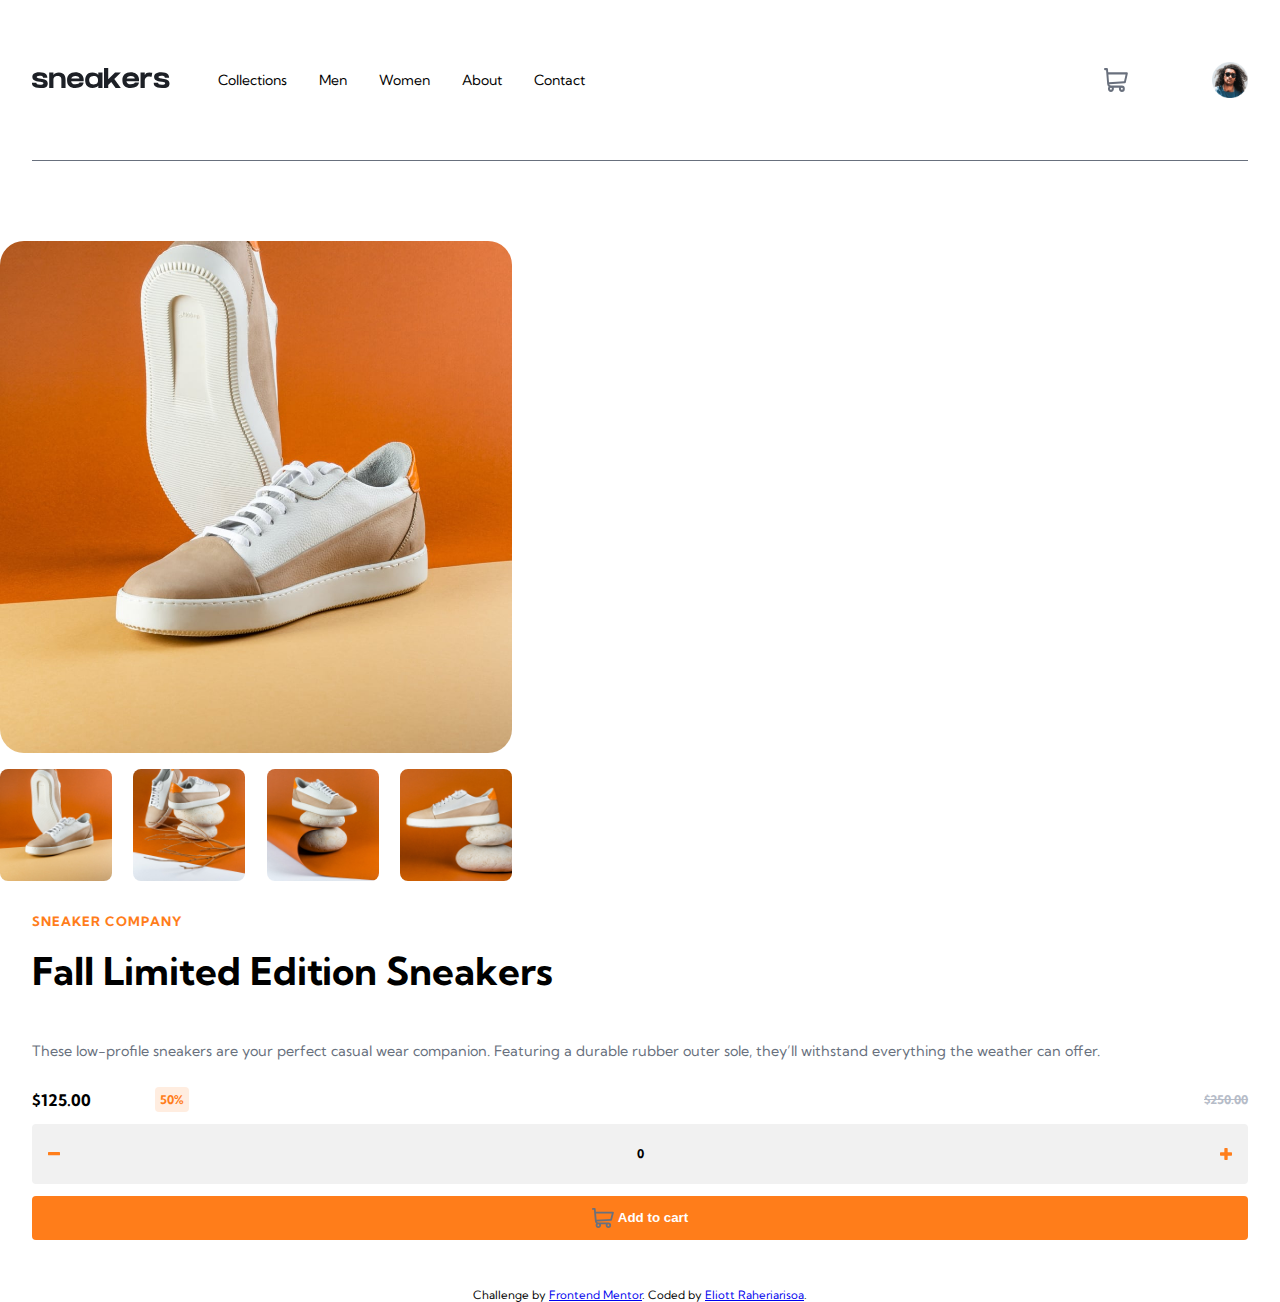
==== index.html @ acb4aa95 "[push] desktop modifs" ====
<!DOCTYPE html>
<html lang="en">

<head>
  <meta charset="UTF-8">
  <meta name="viewport" content="width=device-width, initial-scale=1.0">

  <link rel="icon" type="image/png" sizes="32x32" href="./images/favicon-32x32.png">
  <link rel="stylesheet" href="main.css">

  <link rel="preconnect" href="https://fonts.googleapis.com">
  <link rel="preconnect" href="https://fonts.gstatic.com" crossorigin>
  <link href="https://fonts.googleapis.com/css2?family=Kumbh+Sans:wght@400;700&display=swap" rel="stylesheet">

  <title>Frontend Mentor | E-commerce product page</title>

</head>

<body>
  <header class="header">
    <section class="header__section">
      <div class="header__section__logo">
        <a href="#"><img src="images/logo.svg" alt="logo"></a>
      </div>
      <div id="hamburger" class="header__section__hamburger">
        <div class="header__section__hamburger__line"></div>
        <div class="header__section__hamburger__line"></div>
        <div class="header__section__hamburger__line"></div>
      </div>
      <ul id="menu" class="header__section__nav">
        <div id="cross" class="header__section__nav__cross"></div>
  
        <li class="header__section__nav__tab"><a href="#">collections</a></li>
        <li class="header__section__nav__tab"><a href="#">men</a></li>
        <li class="header__section__nav__tab"><a href="#">women</a></li>
        <li class="header__section__nav__tab"><a href="#">about</a></li>
        <li class="header__section__nav__tab"><a href="#">contact</a></li>
      </ul>
      <div class="header__section__cart">
        <img id="cart" src="images/icon-cart.svg" alt="cart">
        <p id="nbButton"></p>
      </div>
      <img class="header__section__avatar" src="images/image-avatar.png" alt="">
    </section>

    <div class="header__line"></div>
  </header>

  <main class="content">
    <section class="content__carousel">
      <div id="previous" class="content__carousel__arrow"></div>
      <div id="next" class="content__carousel__arrow"></div>
      <div id="carousel" class="content__carousel__containerImg">
        <img class="content__carousel__containerImg__img" src="images/image-product-1.jpg" alt="">
        <img class="content__carousel__containerImg__img" src="images/image-product-2.jpg" alt="">
        <img class="content__carousel__containerImg__img" src="images/image-product-3.jpg" alt="">
        <img class="content__carousel__containerImg__img" src="images/image-product-4.jpg" alt="">
      </div>
    </section>

    <section class="content__product">
      <p class="content__product__collection">sneaker company</p>
      <h1 class="content__product__name">fall limited edition sneakers</h1>
      <h3 class="content__product__description">These low-profile sneakers are your perfect casual wear companion.
        Featuring a durable rubber outer sole, they’ll withstand everything the weather can offer.</h3>
      <div class="content__product__quantity_price">
        <article class="content__product__quantity_price__first">
          <h2 id="priceModel" class="content__product__quantity_price__first__price"></h2>
          <p class="content__product__quantity_price__first__discount">50%</p>
          <p class="content__product__quantity_price__first__oldprice">$250.00</p>
        </article>
        <article class="content__product__quantity_price__second">
          <img id="minus" class="content__product__quantity_price__second__minus" src="images/icon-minus.svg" alt="">
          <p id="number" class="content__product__quantity_price__second__quantity">0</p>
          <img id="plus" class="content__product__quantity_price__second__plus" src="images/icon-plus.svg" alt="">
        </article>
        <button id="buy" class="content__product__quantity_price__third">
          <img class="content__product__quantity_price__third__cart" src="images/icon-cart.svg" alt=""></img>
          <p class="content__product__quantity_price__third__add">Add to cart</p>
        </button>
      </div>
    </section>

    <div id="contentCart" class="content__cart">
      <p class="content__cart__p">cart</p>
      <div id="contentNb" class="content__cart__nb">
        <!-- <img class="content__cart__nb__imgProduct" src="images/image-product-1.jpg" alt=""> -->
        <div class="content__cart__nb__price">
          <p id="emptyCart" style="text-align: center;">Your cart is empty !</p>
          <p id="detailsCart" class="content__cart__nb__price__detailsCart"><span id="name"></span><br><span id="price"></span><span id="quantity"></span></p>
          <p id="priceTotal" class="content__cart__nb__price__total"></p>
        </div>
        <div id="deleteCart" class="content__cart__nb__delete"><img src="images/icon-delete.svg" alt=""></div>
      </div>
      <button id="checkoutCart" class="content__cart__checkoutCart">Checkout</button>
    </div>

    <div id="shadow"></div>
  </main>

  <footer class="footer">
    Challenge by <a href="https://www.frontendmentor.io?ref=challenge" target="_blank">Frontend Mentor</a>.
    Coded by <a href="#">Eliott Raheriarisoa</a>.
  </footer>

  <script>
    let plus = document.getElementById('plus');
    let minus = document.getElementById('minus');
    let number = document.getElementById('number');
    let newNb = 0;

    let previous = document.getElementById('previous');
    let next = document.getElementById('next');
    let img = document.getElementsByClassName('content__carousel__containerImg__img');
    let carousel = document.getElementById('carousel');

    let i = 0;
    let transform = 0;

    let buy = document.getElementById('buy');
    let nbButton = document.getElementById('nbButton');
    var div = document.createElement('div');
    var imgCart = document.createElement('img');
    var quantity = document.getElementById('quantity');
    var priceTotal = document.getElementById('priceTotal');
    var price = document.getElementById('price');
    var nameModel = document.getElementById('name');

    let cart = document.getElementById('cart');
    let content_cart = document.getElementById('contentCart');
    let contentNb = document.getElementById('contentNb');
    var p = document.createElement('p');

    let deleteCart = document.getElementById('deleteCart');

    let emptyCart = document.getElementById('emptyCart');
    let detailsCart = document.getElementById('detailsCart');

    let priceModel = document.getElementById('priceModel');
    priceModel1 = 125;
    priceModel.innerText = '$' + priceModel1.toFixed(2);
    price.innerText = '$' + priceModel1.toFixed(2) + " x ";

    let hamburger = document.getElementById('hamburger');
    let menu = document.getElementById('menu');
    let cross = document.getElementById('cross');

    let shadow = document.getElementById('shadow');

    // let imgChidren = document.getElementsByClassName('content__carousel__containerImg__img');

    plus.addEventListener('click', function () {
      number.innerText = parseInt(newNb) + 1;
      newNb = number.textContent;
    })

    minus.addEventListener('click', function () {
      if (number.textContent != 0) {
        number.innerText = parseInt(newNb) - 1;
        newNb = number.textContent;
      }
    })

    //carousel
    next.addEventListener('click', function () {

      if (i < img.length-1) {
        transform -= 100;
        carousel.style.transform = "translateX(" + transform + "%)";
        i++;
      }
      else if (i == img.length-1) {
        carousel.style.transform = "translateX(0%)";
        transform = 0;
        i = 0;
      }
    })

    previous.addEventListener('click', function () {
      if (i == 0) {
        transform = (img.length-1) * -100;
        i = img.length-1;
        carousel.style.transform = "translateX(" + transform + "%)";
      }
      else if (i > 0) {
        transform -= -100;
        carousel.style.transform = "translateX(" + transform + "%)";
        i--;
      }
    })


    //button cart

    buy.addEventListener('click', function () {

      if (newNb != 0) {
        nbButton.innerText = newNb;
        quantity.innerText = newNb;
        priceTotal.innerText = "Total : " + newNb * parseInt(priceModel1) + "$";
        checkoutCart.style.display = "block";
        emptyCart.style.display = "none";
        detailsCart.style.display = "block";
        deleteCart.style.display = "block";
        priceTotal.style.display = "block";

        nbButton.style.display = "flex";
        div.style.display = "flex";
        div.style.justifyContent = "space-between";
        imgCart.src = "images/image-product-1.jpg";
        imgCart.classList.add('content__cart__nb__imgProduct');
        
        contentNb.insertBefore(div, contentNb.childNodes[1] )
        div.appendChild(imgCart);

        nameModel.innerText= "Limited Edition Sneakers";
      }
    })


    //cart

    cart.addEventListener('click', function () {
      if(content_cart.style.opacity == 0){
        content_cart.style.transform = "translateY(0)";
        content_cart.style.opacity = 1;
        content_cart.style.zIndex = 10;
        shadow.style.height = document.body.clientHeight + "px";
        shadow.style.display = "block";
      }
      else if(content_cart.style.opacity == 1){
        content_cart.style.transform = "translateY(-2rem)";
        content_cart.style.opacity = 0;
        content_cart.style.zIndex = 0;
      }
    })


    //delete button
    deleteCart.addEventListener('click', function (){
      number.innerText = 0;
      newNb = 0;
      quantity.innerText = 0;
      imgCart.parentNode.removeChild(imgCart);
      checkoutCart.style.display = "none";
      p.innerText = "Your cart is empty.";
      deleteCart.style.display = "none";
      detailsCart.style.display = "none";
      emptyCart.style.display = "block";
      priceTotal.style.display = "none";
      nbButton.innerText = 0;
      nbButton.style.display = "none";
      priceTotal.innerText = 0 + "$";
    })

    
    //hamburger

    hamburger.addEventListener('click', function(){
      menu.style.height = document.body.clientHeight + "px";
      menu.style.transform = "translateX(0rem)";
      document.body.style.overflow = "hidden";
      shadow.style.display = "block";
      shadow.style.height = document.body.clientHeight + "px";
    })


    //cross
    cross.addEventListener('click', function(){
      menu.style.removeProperty("transform");
      menu.style.removeProperty("height");
      document.body.style.overflow = "scroll";
      shadow.style.display = "none";
    })

    shadow.addEventListener('click', function(){
      menu.style.removeProperty("transform");
      menu.style.removeProperty("height");
      document.body.style.overflow = "scroll";
      shadow.style.display = "none";

      if(content_cart.style.opacity == 1){
        content_cart.style.transform = "translateY(-2rem)";
        content_cart.style.opacity = 0;
        content_cart.style.zIndex = 0;
      }
    })

    // window.addEventListener("resize", function() {
    //   if (document.body.clientWidth > 850) {


    //     console.log("bonjour")
    //   } 
    //   else {
    //     console.log("au revoir")
    //   }
    // })

    if (document.body.clientWidth > 850) {
        var clone = carousel.firstElementChild.cloneNode(true)
        carousel.appendChild(clone);
        carousel.insertBefore(clone, carousel.childNodes[1] )


        console.log("bonjour")
      } 
      else {
        console.log("au revoir")
      }
  </script>
</body>

</html>
---- main.css ----
* {
  margin: 0;
  padding: 0;
}

.header {
  display: -webkit-box;
  display: -ms-flexbox;
  display: flex;
  -webkit-box-orient: vertical;
  -webkit-box-direction: normal;
      -ms-flex-direction: column;
          flex-direction: column;
  -webkit-box-align: center;
      -ms-flex-align: center;
          align-items: center;
}

.header__section {
  display: -webkit-box;
  display: -ms-flexbox;
  display: flex;
  height: 1.2rem;
  -webkit-box-align: center;
      -ms-flex-align: center;
          align-items: center;
  width: 95%;
  margin: 0 auto;
  margin-top: 2rem;
  margin-bottom: 3rem;
  height: 4rem;
}

.header__section__logo {
  margin-left: 1rem;
  -webkit-box-flex: 1;
      -ms-flex-positive: 1;
          flex-grow: 1;
  height: auto;
}

.header__section__hamburger {
  display: -webkit-box;
  display: -ms-flexbox;
  display: flex;
  -webkit-box-orient: vertical;
  -webkit-box-direction: normal;
      -ms-flex-direction: column;
          flex-direction: column;
  -ms-flex-pack: distribute;
      justify-content: space-around;
  -webkit-box-align: center;
      -ms-flex-align: center;
          align-items: center;
  width: 1.25rem;
  height: 1.25rem;
  -webkit-box-ordinal-group: 0;
      -ms-flex-order: -1;
          order: -1;
  cursor: pointer;
  padding: 0.5rem;
}

.header__section__hamburger__line {
  display: block;
  width: 100%;
  height: 2px;
  border-radius: 10px;
  background-color: rgba(0, 0, 0, 0.55);
}

.header__section__nav {
  display: block;
  position: absolute;
  background-color: white;
  width: 18rem;
  top: 0;
  z-index: 100;
  padding-left: 1rem;
  -webkit-transform: translateX(-21rem);
          transform: translateX(-21rem);
  -webkit-transition: 0.5s ease transform;
  transition: 0.5s ease transform;
  left: 0;
}

.header__section__nav__cross {
  position: relative;
  margin-top: 1rem;
  width: 2rem;
  height: 2rem;
  margin-bottom: 2rem;
  cursor: pointer;
}

.header__section__nav__cross:before, .header__section__nav__cross:after {
  position: absolute;
  left: 15px;
  content: ' ';
  height: 1.5rem;
  width: 2px;
  background-color: #68707d;
}

.header__section__nav__cross:before {
  -webkit-transform: rotate(45deg);
          transform: rotate(45deg);
}

.header__section__nav__cross:after {
  -webkit-transform: rotate(-45deg);
          transform: rotate(-45deg);
}

.header__section__nav__cross__line {
  position: absolute;
  display: block;
  width: 3rem;
  height: 2px;
  border-radius: 10px;
  background-color: rgba(0, 0, 0, 0.55);
  -webkit-transform: rotate(45deg);
          transform: rotate(45deg);
  -webkit-transform-origin: left;
          transform-origin: left;
}

.header__section__nav__cross__line:last-child {
  -webkit-transform-origin: right;
          transform-origin: right;
  -webkit-transform: rotate(-45deg);
          transform: rotate(-45deg);
}

.header__section__nav__tab {
  font-size: 14px;
  list-style: none;
  text-transform: capitalize;
  font-family: "Kumbh Sans";
  font-weight: 700;
  padding: 0.5rem 0;
}

.header__section__nav__tab a {
  text-decoration: none;
  color: black;
}

.header__section__cart {
  margin: 0 2rem;
  display: -webkit-box;
  display: -ms-flexbox;
  display: flex;
  -webkit-box-align: center;
      -ms-flex-align: center;
          align-items: center;
}

.header__section__cart img {
  cursor: pointer;
  padding: 0.25rem;
  width: 1.5rem;
  height: 1.5rem;
}

.header__section__cart p {
  position: relative;
  font-family: "Kumbh Sans";
  font-weight: 700;
  font-size: 12px;
  color: white;
  background-color: #ff7d1a;
  border-radius: 50%;
  padding: 0.5rem;
  width: 0.2rem;
  height: 0.2rem;
  display: -webkit-box;
  display: -ms-flexbox;
  display: flex;
  -webkit-box-pack: center;
      -ms-flex-pack: center;
          justify-content: center;
  -webkit-box-align: center;
      -ms-flex-align: center;
          align-items: center;
  top: -13px;
  right: 13px;
  display: none;
}

.header__section__avatar {
  width: 2.25rem;
  height: 2.25rem;
  -webkit-transition: 0.1s outline;
  transition: 0.1s outline;
  outline: #ff7d1a;
  cursor: pointer;
}

.header__section__avatar:hover {
  outline: 3px solid #ff7d1a;
  border-radius: 50%;
}

.header__section__line {
  display: none;
}

@media screen and (min-width: 850px) {
  .header .header__section {
    max-width: 1440px;
    margin: 0 auto;
    padding: 3rem 0;
  }
  .header .header__section__logo {
    margin-left: 0rem;
    -webkit-box-flex: 0;
        -ms-flex-positive: 0;
            flex-grow: 0;
    height: auto;
    margin-right: 1rem;
  }
  .header .header__section__hamburger {
    display: none;
  }
  .header .header__section__cart {
    margin: 0 5rem;
  }
  .header .header__section__nav {
    display: -webkit-box;
    display: -ms-flexbox;
    display: flex;
    position: relative;
    background-color: transparent;
    width: 18rem;
    top: 0;
    z-index: 100;
    padding-left: 1rem;
    -webkit-transform: translateX(0);
            transform: translateX(0);
    -webkit-transition: 0.5s ease;
    transition: 0.5s ease;
    -webkit-box-flex: 1;
        -ms-flex-positive: 1;
            flex-grow: 1;
  }
  .header .header__section__nav__cross {
    display: none;
  }
  .header .header__section__nav__tab {
    font-size: 14px;
    list-style: none;
    text-transform: capitalize;
    font-family: "Kumbh Sans";
    font-weight: 400;
    color: #68707d;
    padding: 0 0.5rem;
  }
  .header .header__section__nav__tab a {
    text-decoration: none;
    color: black;
    padding: 0.5rem;
    -webkit-transition: 0.5s ease border;
    transition: 0.5s ease border;
    border-bottom: 0;
  }
  .header .header__section__nav__tab a:hover {
    bottom: 0;
    border-bottom: 3px solid #ff7d1a;
  }
  .header__line {
    display: block;
    width: 95%;
    max-width: 1440px;
    height: 1px;
    background-color: #68707d;
    margin-bottom: 5rem;
  }
}

.footer {
  font-family: "Kumbh Sans";
  font-size: 11.5px;
  text-align: center;
}

.content__carousel {
  width: 100%;
  height: 82vw;
  overflow: hidden;
  position: relative;
  display: -webkit-box;
  display: -ms-flexbox;
  display: flex;
  -webkit-box-align: center;
      -ms-flex-align: center;
          align-items: center;
  -webkit-box-orient: horizontal;
  -webkit-box-direction: reverse;
      -ms-flex-direction: row-reverse;
          flex-direction: row-reverse;
}

.content__carousel__arrow {
  position: absolute;
  width: 2.5rem;
  height: 2.5rem;
  z-index: 1;
  border-radius: 50%;
  margin: 0 1rem;
  background: url("images/icon-next.svg") center no-repeat;
  background-color: white;
  -webkit-transition: 0.15s;
  transition: 0.15s;
  right: 0;
}

.content__carousel__arrow:nth-child(1) {
  left: 0;
  background: url("images/icon-previous.svg") center no-repeat;
  background-color: white;
}

.content__carousel__arrow:hover {
  cursor: pointer;
  background-color: #d1d1d1;
}

.content__carousel__containerImg {
  display: -webkit-box;
  display: -ms-flexbox;
  display: flex;
  -webkit-box-align: center;
      -ms-flex-align: center;
          align-items: center;
  -webkit-box-orient: horizontal;
  -webkit-box-direction: normal;
      -ms-flex-direction: row;
          flex-direction: row;
  -webkit-transition: 0.5s ease;
  transition: 0.5s ease;
}

.content__carousel__containerImg__img {
  background-size: cover;
  width: 100%;
  height: auto;
  -webkit-transition: 0.5s ease;
  transition: 0.5s ease;
}

.content__product {
  width: 95%;
  margin: 0 auto;
  font-family: "Kumbh Sans";
}

.content__product__collection {
  text-transform: uppercase;
  font-weight: 700;
  color: #ff7d1a;
  font-size: 13px;
  letter-spacing: 1px;
  margin: 2rem 0;
}

.content__product__name {
  text-transform: capitalize;
  font-weight: 700;
  font-size: 2.4rem;
  line-height: 1.4;
  margin-top: -1rem;
  margin-bottom: 2.5rem;
}

.content__product__description {
  font-size: 0.9rem;
  font-weight: 400;
  line-height: 1.7;
  text-align: left;
  margin-bottom: 1.5rem;
  color: #68707d;
}

.content__product__quantity_price {
  display: -webkit-box;
  display: -ms-flexbox;
  display: flex;
  -webkit-box-orient: vertical;
  -webkit-box-direction: normal;
      -ms-flex-direction: column;
          flex-direction: column;
}

.content__product__quantity_price__first {
  display: -webkit-box;
  display: -ms-flexbox;
  display: flex;
  width: 100%;
  -webkit-box-orient: horizontal;
  -webkit-box-direction: normal;
      -ms-flex-direction: row;
          flex-direction: row;
  -webkit-box-align: center;
      -ms-flex-align: center;
          align-items: center;
  -webkit-box-pack: justify;
      -ms-flex-pack: justify;
          justify-content: space-between;
}

.content__product__quantity_price__first__price {
  font-size: 1rem;
  margin-right: 4rem;
}

.content__product__quantity_price__first__discount {
  font-size: 12px;
  font-weight: 700;
  color: #ff7d1a;
  background-color: #ffede0;
  padding: 0.3rem;
  border-radius: 0.25rem;
}

.content__product__quantity_price__first__oldprice {
  font-weight: 700;
  font-size: 12px;
  color: #b6bcc8;
  text-decoration: line-through;
  -webkit-box-flex: 1;
      -ms-flex-positive: 1;
          flex-grow: 1;
  text-align: right;
}

.content__product__quantity_price__second {
  display: -webkit-box;
  display: -ms-flexbox;
  display: flex;
  -webkit-box-orient: horizontal;
  -webkit-box-direction: normal;
      -ms-flex-direction: row;
          flex-direction: row;
  -webkit-box-align: center;
      -ms-flex-align: center;
          align-items: center;
  -webkit-box-pack: justify;
      -ms-flex-pack: justify;
          justify-content: space-between;
  padding: 1rem 0.5rem;
  background-color: #f1f1f1;
  margin: 0.75rem 0;
  border-radius: 0.25rem;
}

.content__product__quantity_price__second__quantity {
  font-weight: 700;
  font-size: 12px;
}

.content__product__quantity_price__second__plus, .content__product__quantity_price__second__minus {
  cursor: pointer;
  padding: 0.5rem;
  -ms-touch-action: manipulation;
      touch-action: manipulation;
}

.content__product__quantity_price__third {
  display: -webkit-box;
  display: -ms-flexbox;
  display: flex;
  -webkit-box-orient: horizontal;
  -webkit-box-direction: normal;
      -ms-flex-direction: row;
          flex-direction: row;
  -webkit-box-pack: center;
      -ms-flex-pack: center;
          justify-content: center;
  -webkit-box-align: center;
      -ms-flex-align: center;
          align-items: center;
  background-color: #ff7d1a;
  color: white;
  padding: 0.75rem;
  border: none;
  border-radius: 0.25rem;
  margin-bottom: 3rem;
  cursor: pointer;
}

.content__product__quantity_price__third__cart {
  color: white;
  margin-right: 0.25rem;
}

.content__product__quantity_price__third__add {
  font-weight: 700;
}

.content__product__quantity_price__third:hover {
  background-color: #ffa35c;
}

.content__cart {
  position: absolute;
  width: 23rem;
  height: 14rem;
  top: 12rem;
  left: 0;
  right: 0;
  background-color: white;
  margin: 0 auto;
  border-radius: 0.25rem;
  -webkit-transform: translateY(-2rem);
          transform: translateY(-2rem);
  opacity: 0;
  -webkit-transition: 0.5s ease;
  transition: 0.5s ease;
  display: -webkit-box;
  display: -ms-flexbox;
  display: flex;
  -webkit-box-orient: vertical;
  -webkit-box-direction: normal;
      -ms-flex-direction: column;
          flex-direction: column;
  font-family: "Kumbh Sans";
  -webkit-box-shadow: 0px 2px 10px black;
          box-shadow: 0px 2px 10px black;
}

.content__cart__p {
  font-weight: 700;
  text-transform: capitalize;
  padding: 1rem;
  border-bottom: 1px solid rgba(0, 0, 0, 0.116);
}

.content__cart__nb {
  -webkit-box-flex: 1;
      -ms-flex-positive: 1;
          flex-grow: 1;
  display: -webkit-box;
  display: -ms-flexbox;
  display: flex;
  -webkit-box-align: center;
      -ms-flex-align: center;
          align-items: center;
  padding: 0 1rem;
}

.content__cart__nb__imgProduct {
  width: 4rem;
  height: 4rem;
  border-radius: 0.25rem;
  margin-right: 1rem;
}

.content__cart__nb p {
  font-weight: 700;
  font-size: 14px;
  line-height: 1.6;
}

.content__cart__nb__price {
  -webkit-box-flex: 1;
      -ms-flex-positive: 1;
          flex-grow: 1;
}

.content__cart__nb__price__detailsCart {
  display: none;
}

.content__cart__nb__delete {
  cursor: pointer;
  display: none;
}

.content__cart__checkoutCart {
  font-family: "Kumbh Sans";
  border: 1px solid gray;
  border-radius: 0.5rem;
  color: white;
  background-color: #ff7d1a;
  padding: 0.75rem;
  margin: 1rem;
  cursor: pointer;
  display: none;
}

#shadow {
  position: absolute;
  top: 0;
  width: 100vw;
  background-color: black;
  opacity: 0.3;
  z-index: 9;
  display: none;
}

@media screen and (min-width: 850px) {
  .content {
    max-width: 1440px;
    margin: 0 auto;
  }
  .content__carousel {
    height: unset;
    position: relative;
    display: block;
  }
  .content__carousel__arrow {
    display: none;
  }
  .content__carousel__containerImg {
    -webkit-transition: 0.5s ease;
    transition: 0.5s ease;
    width: 32rem;
    display: -webkit-box;
    display: -ms-flexbox;
    display: flex;
    -webkit-box-pack: justify;
        -ms-flex-pack: justify;
            justify-content: space-between;
    -ms-flex-wrap: wrap;
        flex-wrap: wrap;
    gap: 1rem;
  }
  .content__carousel__containerImg__img {
    background-size: cover;
    width: inherit;
    height: auto;
    -webkit-transition: 0.5s ease;
    transition: 0.5s ease;
  }
  .content__carousel__containerImg__img:first-child {
    border-radius: 1.5rem;
    grid-column: span 4;
  }
  .content__carousel__containerImg__img:not(:first-child) {
    width: 7rem;
    height: 7rem;
    border-radius: 0.5rem;
  }
  .content__product {
    width: 95%;
    margin: 0 auto;
    font-family: "Kumbh Sans";
  }
  .content__product__collection {
    text-transform: uppercase;
    font-weight: 700;
    color: #ff7d1a;
    font-size: 13px;
    letter-spacing: 1px;
    margin: 2rem 0;
  }
  .content__product__name {
    text-transform: capitalize;
    font-weight: 700;
    font-size: 2.4rem;
    line-height: 1.4;
    margin-top: -1rem;
    margin-bottom: 2.5rem;
  }
  .content__product__description {
    font-size: 0.9rem;
    font-weight: 400;
    line-height: 1.7;
    text-align: left;
    margin-bottom: 1.5rem;
    color: #68707d;
  }
  .content__product__quantity_price {
    display: -webkit-box;
    display: -ms-flexbox;
    display: flex;
    -webkit-box-orient: vertical;
    -webkit-box-direction: normal;
        -ms-flex-direction: column;
            flex-direction: column;
  }
  .content__product__quantity_price__first {
    display: -webkit-box;
    display: -ms-flexbox;
    display: flex;
    width: 100%;
    -webkit-box-orient: horizontal;
    -webkit-box-direction: normal;
        -ms-flex-direction: row;
            flex-direction: row;
    -webkit-box-align: center;
        -ms-flex-align: center;
            align-items: center;
    -webkit-box-pack: justify;
        -ms-flex-pack: justify;
            justify-content: space-between;
  }
  .content__product__quantity_price__first__price {
    font-size: 1rem;
    margin-right: 4rem;
  }
  .content__product__quantity_price__first__discount {
    font-size: 12px;
    font-weight: 700;
    color: #ff7d1a;
    background-color: #ffede0;
    padding: 0.3rem;
    border-radius: 0.25rem;
  }
  .content__product__quantity_price__first__oldprice {
    font-weight: 700;
    font-size: 12px;
    color: #b6bcc8;
    text-decoration: line-through;
    -webkit-box-flex: 1;
        -ms-flex-positive: 1;
            flex-grow: 1;
    text-align: right;
  }
  .content__product__quantity_price__second {
    display: -webkit-box;
    display: -ms-flexbox;
    display: flex;
    -webkit-box-orient: horizontal;
    -webkit-box-direction: normal;
        -ms-flex-direction: row;
            flex-direction: row;
    -webkit-box-align: center;
        -ms-flex-align: center;
            align-items: center;
    -webkit-box-pack: justify;
        -ms-flex-pack: justify;
            justify-content: space-between;
    padding: 1rem 0.5rem;
    background-color: #f1f1f1;
    margin: 0.75rem 0;
    border-radius: 0.25rem;
  }
  .content__product__quantity_price__second__quantity {
    font-weight: 700;
    font-size: 12px;
  }
  .content__product__quantity_price__second__plus, .content__product__quantity_price__second__minus {
    cursor: pointer;
    padding: 0.5rem;
    -ms-touch-action: manipulation;
        touch-action: manipulation;
  }
  .content__product__quantity_price__third {
    display: -webkit-box;
    display: -ms-flexbox;
    display: flex;
    -webkit-box-orient: horizontal;
    -webkit-box-direction: normal;
        -ms-flex-direction: row;
            flex-direction: row;
    -webkit-box-pack: center;
        -ms-flex-pack: center;
            justify-content: center;
    -webkit-box-align: center;
        -ms-flex-align: center;
            align-items: center;
    background-color: #ff7d1a;
    color: white;
    padding: 0.75rem;
    border: none;
    border-radius: 0.25rem;
    margin-bottom: 3rem;
    cursor: pointer;
  }
  .content__product__quantity_price__third__cart {
    color: white;
    margin-right: 0.25rem;
  }
  .content__product__quantity_price__third__add {
    font-weight: 700;
  }
  .content__product__quantity_price__third:hover {
    background-color: #ffa35c;
  }
  .content__cart {
    position: absolute;
    width: 23rem;
    height: 14rem;
    top: 12rem;
    left: 0;
    right: 0;
    background-color: white;
    margin: 0 auto;
    border-radius: 0.25rem;
    -webkit-transform: translateY(-2rem);
            transform: translateY(-2rem);
    opacity: 0;
    -webkit-transition: 0.5s ease;
    transition: 0.5s ease;
    display: -webkit-box;
    display: -ms-flexbox;
    display: flex;
    -webkit-box-orient: vertical;
    -webkit-box-direction: normal;
        -ms-flex-direction: column;
            flex-direction: column;
    font-family: "Kumbh Sans";
    -webkit-box-shadow: 0px 2px 10px black;
            box-shadow: 0px 2px 10px black;
  }
  .content__cart__p {
    font-weight: 700;
    text-transform: capitalize;
    padding: 1rem;
    border-bottom: 1px solid rgba(0, 0, 0, 0.116);
  }
  .content__cart__nb {
    -webkit-box-flex: 1;
        -ms-flex-positive: 1;
            flex-grow: 1;
    display: -webkit-box;
    display: -ms-flexbox;
    display: flex;
    -webkit-box-align: center;
        -ms-flex-align: center;
            align-items: center;
    padding: 0 1rem;
  }
  .content__cart__nb__imgProduct {
    width: 4rem;
    height: 4rem;
    border-radius: 0.25rem;
    margin-right: 1rem;
  }
  .content__cart__nb p {
    font-weight: 700;
    font-size: 14px;
    line-height: 1.6;
  }
  .content__cart__nb__price {
    -webkit-box-flex: 1;
        -ms-flex-positive: 1;
            flex-grow: 1;
  }
  .content__cart__nb__price__detailsCart {
    display: none;
  }
  .content__cart__nb__delete {
    cursor: pointer;
    display: none;
  }
  .content__cart__checkoutCart {
    font-family: "Kumbh Sans";
    border: 1px solid gray;
    border-radius: 0.5rem;
    color: white;
    background-color: #ff7d1a;
    padding: 0.75rem;
    margin: 1rem;
    cursor: pointer;
    display: none;
  }
  #shadow {
    position: absolute;
    top: 0;
    width: 100vw;
    background-color: black;
    opacity: 0.3;
    z-index: 9;
    display: none;
  }
}
/*# sourceMappingURL=main.css.map */
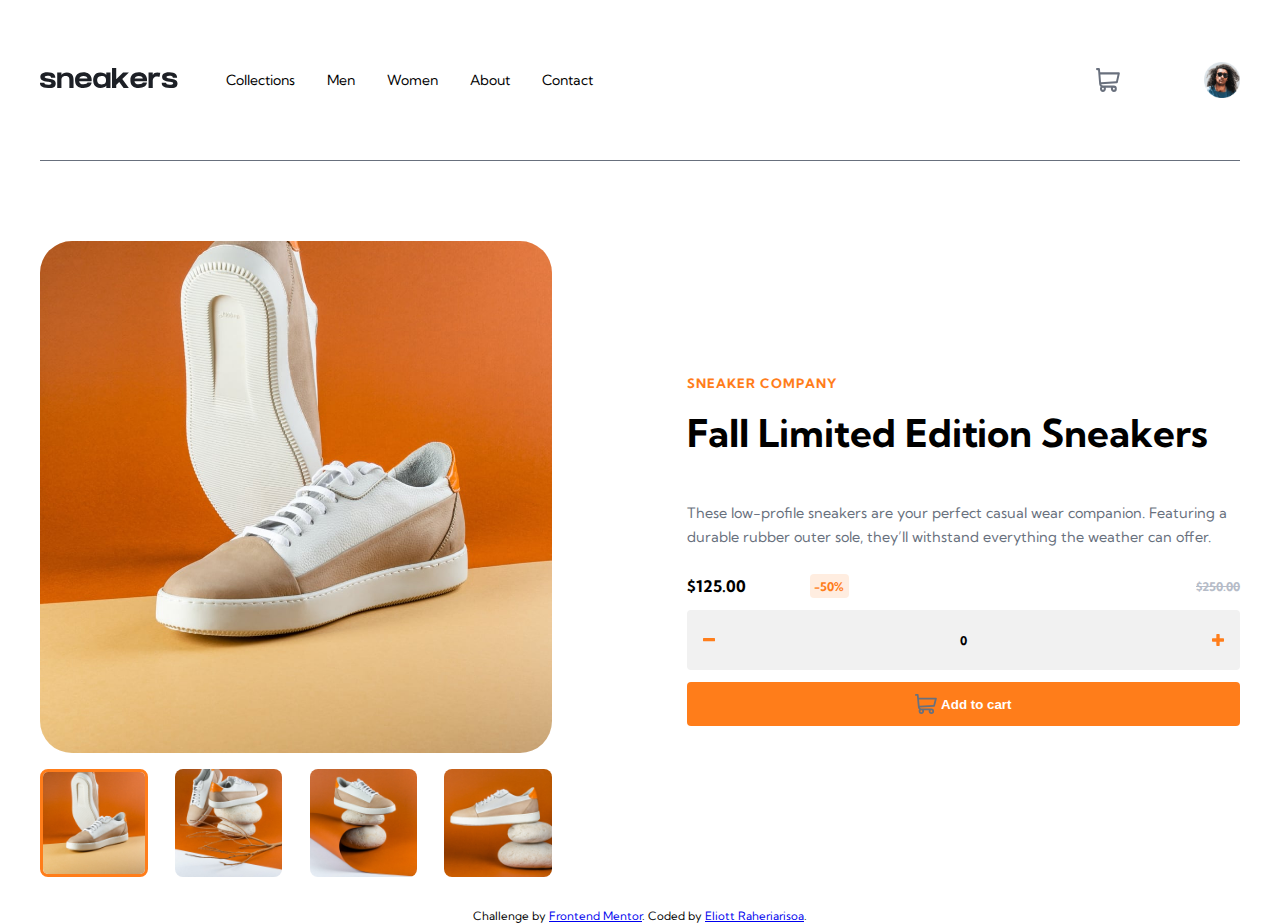
==== commit 46ed838b: "[modif] big update with json" ====
--- a/index.html
+++ b/index.html
@@ -29,7 +29,7 @@
       </div>
       <ul id="menu" class="header__section__nav">
         <div id="cross" class="header__section__nav__cross"></div>
-  
+
         <li class="header__section__nav__tab"><a href="#">collections</a></li>
         <li class="header__section__nav__tab"><a href="#">men</a></li>
         <li class="header__section__nav__tab"><a href="#">women</a></li>
@@ -51,23 +51,20 @@
       <div id="previous" class="content__carousel__arrow"></div>
       <div id="next" class="content__carousel__arrow"></div>
       <div id="carousel" class="content__carousel__containerImg">
-        <img class="content__carousel__containerImg__img" src="images/image-product-1.jpg" alt="">
-        <img class="content__carousel__containerImg__img" src="images/image-product-2.jpg" alt="">
-        <img class="content__carousel__containerImg__img" src="images/image-product-3.jpg" alt="">
-        <img class="content__carousel__containerImg__img" src="images/image-product-4.jpg" alt="">
+        <div id="containerImg" class="content__carousel__containerImg__div"></div>
+        <div id="containerThumbnails" class="content__carousel__containerImg__divThumbnails"></div>
       </div>
     </section>
 
     <section class="content__product">
-      <p class="content__product__collection">sneaker company</p>
-      <h1 class="content__product__name">fall limited edition sneakers</h1>
-      <h3 class="content__product__description">These low-profile sneakers are your perfect casual wear companion.
-        Featuring a durable rubber outer sole, they’ll withstand everything the weather can offer.</h3>
+      <p id="collectionProduct" class="content__product__collection"></p>
+      <h1 id="nameProduct" class="content__product__name"></h1>
+      <h3 id="descriptionProduct" class="content__product__description"></h3>
       <div class="content__product__quantity_price">
         <article class="content__product__quantity_price__first">
-          <h2 id="priceModel" class="content__product__quantity_price__first__price"></h2>
-          <p class="content__product__quantity_price__first__discount">50%</p>
-          <p class="content__product__quantity_price__first__oldprice">$250.00</p>
+          <h2 id="priceProduct" class="content__product__quantity_price__first__price"></h2>
+          <p id="discountProduct" class="content__product__quantity_price__first__discount"></p>
+          <p id="oldPriceProduct" class="content__product__quantity_price__first__oldprice"></p>
         </article>
         <article class="content__product__quantity_price__second">
           <img id="minus" class="content__product__quantity_price__second__minus" src="images/icon-minus.svg" alt="">
@@ -84,19 +81,19 @@
     <div id="contentCart" class="content__cart">
       <p class="content__cart__p">cart</p>
       <div id="contentNb" class="content__cart__nb">
-        <!-- <img class="content__cart__nb__imgProduct" src="images/image-product-1.jpg" alt=""> -->
         <div class="content__cart__nb__price">
           <p id="emptyCart" style="text-align: center;">Your cart is empty !</p>
-          <p id="detailsCart" class="content__cart__nb__price__detailsCart"><span id="name"></span><br><span id="price"></span><span id="quantity"></span></p>
+          <p id="detailsCart" class="content__cart__nb__price__detailsCart"><span id="name"></span><br><span
+              id="priceCard"></span><span id="quantity"></span></p>
           <p id="priceTotal" class="content__cart__nb__price__total"></p>
         </div>
         <div id="deleteCart" class="content__cart__nb__delete"><img src="images/icon-delete.svg" alt=""></div>
       </div>
       <button id="checkoutCart" class="content__cart__checkoutCart">Checkout</button>
     </div>
-
-    <div id="shadow"></div>
   </main>
+  <div id="shadow"></div>
+
 
   <footer class="footer">
     Challenge by <a href="https://www.frontendmentor.io?ref=challenge" target="_blank">Frontend Mentor</a>.
@@ -104,6 +101,7 @@
   </footer>
 
   <script>
+    //variables
     let plus = document.getElementById('plus');
     let minus = document.getElementById('minus');
     let number = document.getElementById('number');
@@ -123,7 +121,7 @@
     var imgCart = document.createElement('img');
     var quantity = document.getElementById('quantity');
     var priceTotal = document.getElementById('priceTotal');
-    var price = document.getElementById('price');
+    var priceCard = document.getElementById('priceCard');
     var nameModel = document.getElementById('name');
 
     let cart = document.getElementById('cart');
@@ -136,68 +134,37 @@
     let emptyCart = document.getElementById('emptyCart');
     let detailsCart = document.getElementById('detailsCart');
 
-    let priceModel = document.getElementById('priceModel');
-    priceModel1 = 125;
-    priceModel.innerText = '$' + priceModel1.toFixed(2);
-    price.innerText = '$' + priceModel1.toFixed(2) + " x ";
-
     let hamburger = document.getElementById('hamburger');
     let menu = document.getElementById('menu');
     let cross = document.getElementById('cross');
 
     let shadow = document.getElementById('shadow');
 
-    // let imgChidren = document.getElementsByClassName('content__carousel__containerImg__img');
-
-    plus.addEventListener('click', function () {
-      number.innerText = parseInt(newNb) + 1;
-      newNb = number.textContent;
-    })
-
-    minus.addEventListener('click', function () {
-      if (number.textContent != 0) {
-        number.innerText = parseInt(newNb) - 1;
-        newNb = number.textContent;
-      }
-    })
-
-    //carousel
-    next.addEventListener('click', function () {
-
-      if (i < img.length-1) {
-        transform -= 100;
-        carousel.style.transform = "translateX(" + transform + "%)";
-        i++;
-      }
-      else if (i == img.length-1) {
-        carousel.style.transform = "translateX(0%)";
-        transform = 0;
-        i = 0;
-      }
-    })
-
-    previous.addEventListener('click', function () {
-      if (i == 0) {
-        transform = (img.length-1) * -100;
-        i = img.length-1;
-        carousel.style.transform = "translateX(" + transform + "%)";
-      }
-      else if (i > 0) {
-        transform -= -100;
-        carousel.style.transform = "translateX(" + transform + "%)";
-        i--;
-      }
-    })
+    var valeurResize = false;
+
+    var divImg = document.getElementById("containerImg");
+    var divImgThumbnails = document.getElementById("containerThumbnails");
+
+    let index = 0;
+    var lastElement;
+
+    var nameProduct = document.getElementById('nameProduct');
+    var collectionProduct = document.getElementById('collectionProduct');
+    var priceProduct = document.getElementById('priceProduct');
+    var discountProduct = document.getElementById('discountProduct');
+    var oldPriceProduct = document.getElementById('oldPriceProduct');
+    var descriptionProduct = document.getElementById('descriptionProduct');
+
+    var priceModel;
 
 
     //button cart
-
     buy.addEventListener('click', function () {
 
       if (newNb != 0) {
         nbButton.innerText = newNb;
         quantity.innerText = newNb;
-        priceTotal.innerText = "Total : " + newNb * parseInt(priceModel1) + "$";
+        priceTotal.innerText = "Total : " + newNb * parseInt(priceModel) + "$";
         checkoutCart.style.display = "block";
         emptyCart.style.display = "none";
         detailsCart.style.display = "block";
@@ -209,35 +176,53 @@
         div.style.justifyContent = "space-between";
         imgCart.src = "images/image-product-1.jpg";
         imgCart.classList.add('content__cart__nb__imgProduct');
-        
-        contentNb.insertBefore(div, contentNb.childNodes[1] )
+
+        contentNb.insertBefore(div, contentNb.childNodes[1])
         div.appendChild(imgCart);
 
-        nameModel.innerText= "Limited Edition Sneakers";
-      }
-    })
-
+        nameModel.innerText = "Limited Edition Sneakers";
+      }
+    })
 
     //cart
-
     cart.addEventListener('click', function () {
-      if(content_cart.style.opacity == 0){
-        content_cart.style.transform = "translateY(0)";
-        content_cart.style.opacity = 1;
-        content_cart.style.zIndex = 10;
-        shadow.style.height = document.body.clientHeight + "px";
-        shadow.style.display = "block";
-      }
-      else if(content_cart.style.opacity == 1){
+      if (content_cart.style.opacity == 0) {
+        content_cart.style.display = "flex";
+
+        setTimeout(function () {
+          content_cart.style.transform = "translateY(0)";
+          content_cart.style.opacity = 1;
+          content_cart.style.zIndex = 10;
+          shadow.style.height = document.body.clientHeight + "px";
+          shadow.style.display = "block";
+        }, 1);
+
+      }
+      else if (content_cart.style.opacity == 1) {
         content_cart.style.transform = "translateY(-2rem)";
         content_cart.style.opacity = 0;
         content_cart.style.zIndex = 0;
-      }
-    })
-
+
+        setTimeout(function () {
+          content_cart.style.display = "none";
+        }, 500);
+      }
+    })
+
+    plus.addEventListener('click', function () {
+      number.innerText = parseInt(newNb) + 1;
+      newNb = number.textContent;
+    })
+
+    minus.addEventListener('click', function () {
+      if (number.textContent != 0) {
+        number.innerText = parseInt(newNb) - 1;
+        newNb = number.textContent;
+      }
+    })
 
     //delete button
-    deleteCart.addEventListener('click', function (){
+    deleteCart.addEventListener('click', function () {
       number.innerText = 0;
       newNb = 0;
       quantity.innerText = 0;
@@ -253,10 +238,8 @@
       priceTotal.innerText = 0 + "$";
     })
 
-    
     //hamburger
-
-    hamburger.addEventListener('click', function(){
+    hamburger.addEventListener('click', function () {
       menu.style.height = document.body.clientHeight + "px";
       menu.style.transform = "translateX(0rem)";
       document.body.style.overflow = "hidden";
@@ -264,50 +247,194 @@
       shadow.style.height = document.body.clientHeight + "px";
     })
 
-
     //cross
-    cross.addEventListener('click', function(){
+    cross.addEventListener('click', function () {
       menu.style.removeProperty("transform");
-      menu.style.removeProperty("height");
+      setTimeout(function () {
+        menu.style.removeProperty("height");
+      }, 500);
+
+
       document.body.style.overflow = "scroll";
       shadow.style.display = "none";
     })
 
-    shadow.addEventListener('click', function(){
+    //shadow
+    shadow.addEventListener('click', function () {
       menu.style.removeProperty("transform");
-      menu.style.removeProperty("height");
+      setTimeout(function () {
+        menu.style.removeProperty("height");
+      }, 500);
       document.body.style.overflow = "scroll";
       shadow.style.display = "none";
 
-      if(content_cart.style.opacity == 1){
+      if (content_cart.style.opacity == 1) {
         content_cart.style.transform = "translateY(-2rem)";
         content_cart.style.opacity = 0;
         content_cart.style.zIndex = 0;
-      }
-    })
-
-    // window.addEventListener("resize", function() {
-    //   if (document.body.clientWidth > 850) {
-
-
-    //     console.log("bonjour")
-    //   } 
-    //   else {
-    //     console.log("au revoir")
-    //   }
-    // })
-
-    if (document.body.clientWidth > 850) {
-        var clone = carousel.firstElementChild.cloneNode(true)
-        carousel.appendChild(clone);
-        carousel.insertBefore(clone, carousel.childNodes[1] )
-
-
-        console.log("bonjour")
-      } 
-      else {
-        console.log("au revoir")
-      }
+
+        setTimeout(function () {
+          content_cart.style.display = "none";
+        }, 500);
+      }
+    })
+
+    //width 850px
+    if (document.body.clientWidth >= 850) {
+      valeurResize = true;
+
+      containerImg.onclick = function (e) {
+        shadow.style.height = document.body.clientHeight + "px";
+        shadow.style.display = "block";
+
+        // i = e.target.attributes["index-data"].value;
+        // index = e.target.attributes["index-data"].value;
+        // transform = i * -100;
+
+        // console.log("i = " + i)
+        // console.log("index = " + index)
+        // console.log("transform = " + transform)
+      }
+    }
+
+    //onResize
+    window.addEventListener("resize", function () {
+      if (document.body.clientWidth > 850 && valeurResize == false) {
+        valeurResize = true;
+        menu.style.removeProperty("height");
+
+        for (var i = 0; i < divImg.childElementCount; i++) {
+          var divImgClone = divImg.childNodes[i];
+          var cln = divImgClone.cloneNode(true);
+          cln.classList.remove('content__carousel__containerImg__img');
+          cln.classList.add('content__carousel__containerImg__img__thumbnails');
+          cln.setAttribute("index-data", index);
+          index++;
+
+          divImgThumbnails.appendChild(cln);
+          carousel.appendChild(divImgThumbnails);
+        }
+
+        var childActive = transform / -100;
+        divImgThumbnails.childNodes[childActive].classList.add('active');
+
+        lastElement = divImgThumbnails.childNodes[childActive];
+      }
+
+      else if (document.body.clientWidth < 850 && valeurResize == true) {
+        valeurResize = false;
+        menu.style.height = document.body.clientHeight + "px";
+
+        divImgThumbnails.innerHTML = "";
+        carousel.removeChild(divImgThumbnails);
+
+        index = 0;
+      }
+    })
+
+    // JSON
+    fetch("data.json")
+      .then(response => response.json())
+      .then(data => {
+
+        //images
+        for (let j = 0; j < data[0].images.length; j++) {
+          var newImg = document.createElement("img");
+          newImg.src = data[0].images[j];
+          newImg.classList.add("content__carousel__containerImg__img");
+          divImg.appendChild(newImg);
+
+          if (document.body.clientWidth >= 850) {
+            var newImgThumbs = document.createElement("img");
+            newImgThumbs.src = data[0].images[j];
+            newImgThumbs.classList.add("content__carousel__containerImg__img__thumbnails");
+            divImgThumbnails.appendChild(newImgThumbs);
+            newImgThumbs.setAttribute("index-data", index);
+            divImgThumbnails.firstChild.classList.add('active');
+
+            index++;
+          }
+        }
+
+        //name model
+        nameProduct.innerText = data[0].name;
+
+        //collection model
+        collectionProduct.innerText = data[0].collection;
+
+        //price model
+        priceModel = data[0].price;
+        priceProduct.innerText = '$' + data[0].price.toFixed(2);
+        priceCard.innerText = '$' + data[0].price.toFixed(2) + " x ";
+
+        //discount model
+        if (data[0].discount) {
+          discountProduct.innerText = data[0].discount + "%";
+        }
+
+        //old price model
+        if (data[0].old_price) {
+          oldPriceProduct.innerText = '$' + data[0].old_price.toFixed(2);
+        }
+
+        //description model
+        descriptionProduct.innerText = data[0].description;
+      })
+
+    // click carousel thumbnails
+    divImgThumbnails.onclick = function (e) {
+      if (e.target != divImgThumbnails) {
+        i = e.target.attributes["index-data"].value;
+        index = e.target.attributes["index-data"].value;
+        transform = i * -100;
+
+        var transform_value = (e.target.attributes["index-data"].value) * -100;
+
+        divImg.style.transform = "translateX(" + transform_value + "%)";
+
+        e.target.classList.add('active');
+
+
+        if (lastElement != e.target && lastElement != undefined) {
+          lastElement.classList.remove('active');
+        }
+        lastElement = e.target;
+      }
+    };
+
+    window.addEventListener("load", function (event) {
+      lastElement = divImgThumbnails.firstChild;
+    });
+
+    //carousel
+    next.addEventListener('click', function () {
+
+      if (i < img.length - 1) {
+        transform -= 100;
+        divImg.style.transform = "translateX(" + transform + "%)";
+        i++;
+      }
+      else if (i == img.length - 1) {
+        divImg.style.transform = "translateX(0%)";
+        transform = 0;
+        i = 0;
+      }
+    })
+
+    previous.addEventListener('click', function () {
+
+      if (i == 0) {
+        transform = (img.length - 1) * -100;
+        i = img.length - 1;
+        divImg.style.transform = "translateX(" + transform + "%)";
+      }
+      else if (i > 0) {
+        transform -= -100;
+        divImg.style.transform = "translateX(" + transform + "%)";
+        i--;
+      }
+    })
+
   </script>
 </body>
 
--- a/main.css
+++ b/main.css
@@ -208,7 +208,7 @@
 
 @media screen and (min-width: 850px) {
   .header .header__section {
-    max-width: 1440px;
+    max-width: 1200px;
     margin: 0 auto;
     padding: 3rem 0;
   }
@@ -271,7 +271,7 @@
   .header__line {
     display: block;
     width: 95%;
-    max-width: 1440px;
+    max-width: 1200px;
     height: 1px;
     background-color: #68707d;
     margin-bottom: 5rem;
@@ -337,6 +337,14 @@
   -webkit-box-direction: normal;
       -ms-flex-direction: row;
           flex-direction: row;
+  -webkit-transition: 0.5s ease;
+  transition: 0.5s ease;
+}
+
+.content__carousel__containerImg__div {
+  display: -webkit-box;
+  display: -ms-flexbox;
+  display: flex;
   -webkit-transition: 0.5s ease;
   transition: 0.5s ease;
 }
@@ -517,9 +525,7 @@
   opacity: 0;
   -webkit-transition: 0.5s ease;
   transition: 0.5s ease;
-  display: -webkit-box;
-  display: -ms-flexbox;
-  display: flex;
+  display: none;
   -webkit-box-orient: vertical;
   -webkit-box-direction: normal;
       -ms-flex-direction: column;
@@ -601,185 +607,149 @@
 
 @media screen and (min-width: 850px) {
   .content {
-    max-width: 1440px;
+    max-width: 1200px;
     margin: 0 auto;
-  }
-  .content__carousel {
-    height: unset;
-    position: relative;
-    display: block;
-  }
-  .content__carousel__arrow {
-    display: none;
-  }
-  .content__carousel__containerImg {
-    -webkit-transition: 0.5s ease;
-    transition: 0.5s ease;
-    width: 32rem;
     display: -webkit-box;
     display: -ms-flexbox;
     display: flex;
     -webkit-box-pack: justify;
         -ms-flex-pack: justify;
             justify-content: space-between;
-    -ms-flex-wrap: wrap;
-        flex-wrap: wrap;
-    gap: 1rem;
-  }
-  .content__carousel__containerImg__img {
-    background-size: cover;
-    width: inherit;
-    height: auto;
+    margin-bottom: 2rem;
+    -webkit-box-align: center;
+        -ms-flex-align: center;
+            align-items: center;
+  }
+  .content__carousel {
+    height: unset;
+    position: relative;
+    display: block;
+    margin-right: 4rem;
+  }
+  .content__carousel__arrow {
+    display: none;
+  }
+  .content__carousel__containerImg {
     -webkit-transition: 0.5s ease;
     transition: 0.5s ease;
-  }
-  .content__carousel__containerImg__img:first-child {
-    border-radius: 1.5rem;
-    grid-column: span 4;
-  }
-  .content__carousel__containerImg__img:not(:first-child) {
-    width: 7rem;
-    height: 7rem;
-    border-radius: 0.5rem;
-  }
-  .content__product {
-    width: 95%;
-    margin: 0 auto;
-    font-family: "Kumbh Sans";
-  }
-  .content__product__collection {
-    text-transform: uppercase;
-    font-weight: 700;
-    color: #ff7d1a;
-    font-size: 13px;
-    letter-spacing: 1px;
-    margin: 2rem 0;
-  }
-  .content__product__name {
-    text-transform: capitalize;
-    font-weight: 700;
-    font-size: 2.4rem;
-    line-height: 1.4;
-    margin-top: -1rem;
-    margin-bottom: 2.5rem;
-  }
-  .content__product__description {
-    font-size: 0.9rem;
-    font-weight: 400;
-    line-height: 1.7;
-    text-align: left;
-    margin-bottom: 1.5rem;
-    color: #68707d;
-  }
-  .content__product__quantity_price {
+    width: 100%;
+    min-width: 15rem;
+    max-width: 32rem;
     display: -webkit-box;
     display: -ms-flexbox;
     display: flex;
+    -webkit-box-pack: justify;
+        -ms-flex-pack: justify;
+            justify-content: space-between;
+    row-gap: 1rem;
     -webkit-box-orient: vertical;
     -webkit-box-direction: normal;
         -ms-flex-direction: column;
             flex-direction: column;
-  }
-  .content__product__quantity_price__first {
+    overflow: hidden;
+  }
+  .content__carousel__containerImg__div {
+    max-width: 32rem;
+    max-height: 32rem;
+  }
+  .content__carousel__containerImg__divThumbnails {
     display: -webkit-box;
     display: -ms-flexbox;
     display: flex;
+    -webkit-box-pack: justify;
+        -ms-flex-pack: justify;
+            justify-content: space-between;
     width: 100%;
+    gap: 1rem;
+  }
+  .content__carousel__containerImg__img {
+    background-size: cover;
+    width: 100%;
+    height: 100%;
+    -webkit-transition: 0.5s ease;
+    transition: 0.5s ease;
+    border-radius: 2rem;
+  }
+  .content__carousel__containerImg__img__thumbnails {
+    width: 21%;
+    max-width: 7rem;
+    border-radius: 0.5rem;
+    -webkit-box-sizing: border-box;
+            box-sizing: border-box;
+  }
+  .content__carousel__containerImg__img__thumbnails:hover {
+    opacity: 0.5;
+    cursor: pointer;
+  }
+  __product {
+    width: 85%;
+  }
+  __product__collection {
+    margin: 0;
+    margin-top: 0;
+  }
+  __product__name {
+    margin-top: 1rem;
+    margin-bottom: 2.5rem;
+  }
+  __product__quantity_price {
     -webkit-box-orient: horizontal;
     -webkit-box-direction: normal;
         -ms-flex-direction: row;
             flex-direction: row;
-    -webkit-box-align: center;
-        -ms-flex-align: center;
-            align-items: center;
+    -ms-flex-wrap: wrap;
+        flex-wrap: wrap;
+    row-gap: 0.75rem;
+    -webkit-column-gap: 0.75rem;
+            column-gap: 0.75rem;
+    width: 25rem;
+  }
+  __product__quantity_price__first {
+    width: 7rem;
+    -ms-flex-wrap: wrap;
+        flex-wrap: wrap;
+    row-gap: 1rem;
+    margin-right: 17rem;
     -webkit-box-pack: justify;
         -ms-flex-pack: justify;
             justify-content: space-between;
   }
-  .content__product__quantity_price__first__price {
-    font-size: 1rem;
-    margin-right: 4rem;
-  }
-  .content__product__quantity_price__first__discount {
-    font-size: 12px;
-    font-weight: 700;
-    color: #ff7d1a;
-    background-color: #ffede0;
-    padding: 0.3rem;
-    border-radius: 0.25rem;
-  }
-  .content__product__quantity_price__first__oldprice {
+  __product__quantity_price__first__price {
+    margin-right: 0;
+  }
+  __product__quantity_price__first__oldprice {
+    text-align: left;
+  }
+  __product__quantity_price__second {
+    width: 7rem;
+    padding: 0.5rem 0rem;
+    margin: 0;
+  }
+  __product__quantity_price__second__quantity {
     font-weight: 700;
     font-size: 12px;
-    color: #b6bcc8;
-    text-decoration: line-through;
-    -webkit-box-flex: 1;
-        -ms-flex-positive: 1;
-            flex-grow: 1;
-    text-align: right;
-  }
-  .content__product__quantity_price__second {
-    display: -webkit-box;
-    display: -ms-flexbox;
-    display: flex;
-    -webkit-box-orient: horizontal;
-    -webkit-box-direction: normal;
-        -ms-flex-direction: row;
-            flex-direction: row;
-    -webkit-box-align: center;
-        -ms-flex-align: center;
-            align-items: center;
-    -webkit-box-pack: justify;
-        -ms-flex-pack: justify;
-            justify-content: space-between;
-    padding: 1rem 0.5rem;
-    background-color: #f1f1f1;
-    margin: 0.75rem 0;
-    border-radius: 0.25rem;
-  }
-  .content__product__quantity_price__second__quantity {
-    font-weight: 700;
-    font-size: 12px;
-  }
-  .content__product__quantity_price__second__plus, .content__product__quantity_price__second__minus {
+  }
+  __product__quantity_price__second__plus, __product__quantity_price__second__minus {
     cursor: pointer;
     padding: 0.5rem;
     -ms-touch-action: manipulation;
         touch-action: manipulation;
   }
-  .content__product__quantity_price__third {
-    display: -webkit-box;
-    display: -ms-flexbox;
-    display: flex;
-    -webkit-box-orient: horizontal;
-    -webkit-box-direction: normal;
-        -ms-flex-direction: row;
-            flex-direction: row;
-    -webkit-box-pack: center;
-        -ms-flex-pack: center;
-            justify-content: center;
-    -webkit-box-align: center;
-        -ms-flex-align: center;
-            align-items: center;
-    background-color: #ff7d1a;
-    color: white;
-    padding: 0.75rem;
-    border: none;
-    border-radius: 0.25rem;
-    margin-bottom: 3rem;
-    cursor: pointer;
-  }
-  .content__product__quantity_price__third__cart {
+  __product__quantity_price__third {
+    width: 16rem;
+    margin-bottom: 0;
+  }
+  __product__quantity_price__third__cart {
     color: white;
     margin-right: 0.25rem;
   }
-  .content__product__quantity_price__third__add {
+  __product__quantity_price__third__add {
     font-weight: 700;
   }
-  .content__product__quantity_price__third:hover {
+  __product__quantity_price__third:hover {
     background-color: #ffa35c;
   }
-  .content__cart {
+  __cart {
     position: absolute;
     width: 23rem;
     height: 14rem;
@@ -805,48 +775,25 @@
     -webkit-box-shadow: 0px 2px 10px black;
             box-shadow: 0px 2px 10px black;
   }
-  .content__cart__p {
+  __cart__p {
     font-weight: 700;
     text-transform: capitalize;
     padding: 1rem;
     border-bottom: 1px solid rgba(0, 0, 0, 0.116);
   }
-  .content__cart__nb {
+  __cart__nb__price {
     -webkit-box-flex: 1;
         -ms-flex-positive: 1;
             flex-grow: 1;
-    display: -webkit-box;
-    display: -ms-flexbox;
-    display: flex;
-    -webkit-box-align: center;
-        -ms-flex-align: center;
-            align-items: center;
-    padding: 0 1rem;
-  }
-  .content__cart__nb__imgProduct {
-    width: 4rem;
-    height: 4rem;
-    border-radius: 0.25rem;
-    margin-right: 1rem;
-  }
-  .content__cart__nb p {
-    font-weight: 700;
-    font-size: 14px;
-    line-height: 1.6;
-  }
-  .content__cart__nb__price {
-    -webkit-box-flex: 1;
-        -ms-flex-positive: 1;
-            flex-grow: 1;
-  }
-  .content__cart__nb__price__detailsCart {
+  }
+  __cart__nb__price__detailsCart {
     display: none;
   }
-  .content__cart__nb__delete {
+  __cart__nb__delete {
     cursor: pointer;
     display: none;
   }
-  .content__cart__checkoutCart {
+  __cart__checkoutCart {
     font-family: "Kumbh Sans";
     border: 1px solid gray;
     border-radius: 0.5rem;
@@ -857,14 +804,26 @@
     cursor: pointer;
     display: none;
   }
-  #shadow {
-    position: absolute;
-    top: 0;
-    width: 100vw;
-    background-color: black;
-    opacity: 0.3;
-    z-index: 9;
-    display: none;
+}
+
+#shadow {
+  position: absolute;
+  top: 0;
+  width: 100vw;
+  background-color: black;
+  opacity: 0.3;
+  z-index: 9;
+  display: none;
+}
+
+.active {
+  border: 3px solid #ff7d1a;
+}
+
+@media screen and (max-width: 1240px) {
+  .content {
+    margin: 0 1rem;
+    margin-bottom: 2rem;
   }
 }
 /*# sourceMappingURL=main.css.map */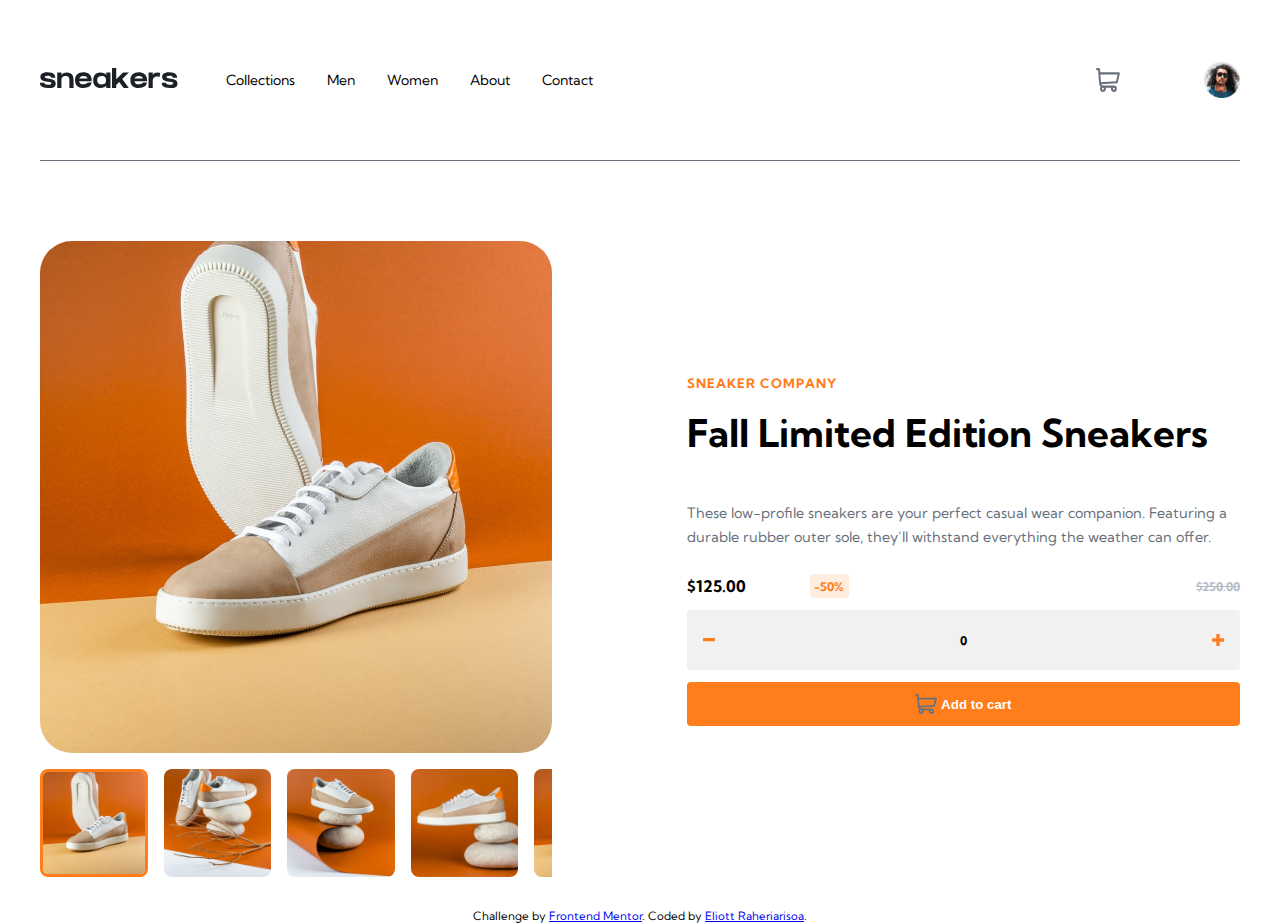
==== commit 84d43812: "[modif] scroll carousel" ====
--- a/index.html
+++ b/index.html
@@ -83,8 +83,7 @@
       <div id="contentNb" class="content__cart__nb">
         <div class="content__cart__nb__price">
           <p id="emptyCart" style="text-align: center;">Your cart is empty !</p>
-          <p id="detailsCart" class="content__cart__nb__price__detailsCart"><span id="name"></span><br><span
-              id="priceCard"></span><span id="quantity"></span></p>
+          <p id="detailsCart" class="content__cart__nb__price__detailsCart"><span id="name"></span><br><span id="priceCard"></span><span id="quantity"></span></p>
           <p id="priceTotal" class="content__cart__nb__price__total"></p>
         </div>
         <div id="deleteCart" class="content__cart__nb__delete"><img src="images/icon-delete.svg" alt=""></div>
@@ -96,8 +95,7 @@
 
 
   <footer class="footer">
-    Challenge by <a href="https://www.frontendmentor.io?ref=challenge" target="_blank">Frontend Mentor</a>.
-    Coded by <a href="#">Eliott Raheriarisoa</a>.
+    Challenge by <a href="https://www.frontendmentor.io?ref=challenge" target="_blank">Frontend Mentor</a>. Coded by <a href="#">Eliott Raheriarisoa</a>.
   </footer>
 
   <script>
@@ -144,6 +142,7 @@
 
     var divImg = document.getElementById("containerImg");
     var divImgThumbnails = document.getElementById("containerThumbnails");
+    // var imgThumbs = document.getElementsByClassName('content__carousel__containerImg__img__thumbnails');
 
     let index = 0;
     var lastElement;
@@ -159,7 +158,7 @@
 
 
     //button cart
-    buy.addEventListener('click', function () {
+    buy.addEventListener('click', function() {
 
       if (newNb != 0) {
         nbButton.innerText = newNb;
@@ -185,11 +184,11 @@
     })
 
     //cart
-    cart.addEventListener('click', function () {
+    cart.addEventListener('click', function() {
       if (content_cart.style.opacity == 0) {
         content_cart.style.display = "flex";
 
-        setTimeout(function () {
+        setTimeout(function() {
           content_cart.style.transform = "translateY(0)";
           content_cart.style.opacity = 1;
           content_cart.style.zIndex = 10;
@@ -197,24 +196,23 @@
           shadow.style.display = "block";
         }, 1);
 
-      }
-      else if (content_cart.style.opacity == 1) {
+      } else if (content_cart.style.opacity == 1) {
         content_cart.style.transform = "translateY(-2rem)";
         content_cart.style.opacity = 0;
         content_cart.style.zIndex = 0;
 
-        setTimeout(function () {
+        setTimeout(function() {
           content_cart.style.display = "none";
         }, 500);
       }
     })
 
-    plus.addEventListener('click', function () {
+    plus.addEventListener('click', function() {
       number.innerText = parseInt(newNb) + 1;
       newNb = number.textContent;
     })
 
-    minus.addEventListener('click', function () {
+    minus.addEventListener('click', function() {
       if (number.textContent != 0) {
         number.innerText = parseInt(newNb) - 1;
         newNb = number.textContent;
@@ -222,7 +220,7 @@
     })
 
     //delete button
-    deleteCart.addEventListener('click', function () {
+    deleteCart.addEventListener('click', function() {
       number.innerText = 0;
       newNb = 0;
       quantity.innerText = 0;
@@ -239,7 +237,7 @@
     })
 
     //hamburger
-    hamburger.addEventListener('click', function () {
+    hamburger.addEventListener('click', function() {
       menu.style.height = document.body.clientHeight + "px";
       menu.style.transform = "translateX(0rem)";
       document.body.style.overflow = "hidden";
@@ -248,9 +246,9 @@
     })
 
     //cross
-    cross.addEventListener('click', function () {
+    cross.addEventListener('click', function() {
       menu.style.removeProperty("transform");
-      setTimeout(function () {
+      setTimeout(function() {
         menu.style.removeProperty("height");
       }, 500);
 
@@ -260,9 +258,9 @@
     })
 
     //shadow
-    shadow.addEventListener('click', function () {
+    shadow.addEventListener('click', function() {
       menu.style.removeProperty("transform");
-      setTimeout(function () {
+      setTimeout(function() {
         menu.style.removeProperty("height");
       }, 500);
       document.body.style.overflow = "scroll";
@@ -273,7 +271,7 @@
         content_cart.style.opacity = 0;
         content_cart.style.zIndex = 0;
 
-        setTimeout(function () {
+        setTimeout(function() {
           content_cart.style.display = "none";
         }, 500);
       }
@@ -283,22 +281,22 @@
     if (document.body.clientWidth >= 850) {
       valeurResize = true;
 
-      containerImg.onclick = function (e) {
-        shadow.style.height = document.body.clientHeight + "px";
-        shadow.style.display = "block";
-
-        // i = e.target.attributes["index-data"].value;
-        // index = e.target.attributes["index-data"].value;
-        // transform = i * -100;
-
-        // console.log("i = " + i)
-        // console.log("index = " + index)
-        // console.log("transform = " + transform)
-      }
+      // containerImg.onclick = function(e) {
+      // shadow.style.height = document.body.clientHeight + "px";
+      // shadow.style.display = "block";
+
+      // i = e.target.attributes["index-data"].value;
+      // index = e.target.attributes["index-data"].value;
+      // transform = i * -100;
+
+      // console.log("i = " + i)
+      // console.log("index = " + index)
+      // console.log("transform = " + transform)
+      // }
     }
 
     //onResize
-    window.addEventListener("resize", function () {
+    window.addEventListener("resize", function() {
       if (document.body.clientWidth > 850 && valeurResize == false) {
         valeurResize = true;
         menu.style.removeProperty("height");
@@ -319,9 +317,7 @@
         divImgThumbnails.childNodes[childActive].classList.add('active');
 
         lastElement = divImgThumbnails.childNodes[childActive];
-      }
-
-      else if (document.body.clientWidth < 850 && valeurResize == true) {
+      } else if (document.body.clientWidth < 850 && valeurResize == true) {
         valeurResize = false;
         menu.style.height = document.body.clientHeight + "px";
 
@@ -382,7 +378,7 @@
       })
 
     // click carousel thumbnails
-    divImgThumbnails.onclick = function (e) {
+    divImgThumbnails.onclick = function(e) {
       if (e.target != divImgThumbnails) {
         i = e.target.attributes["index-data"].value;
         index = e.target.attributes["index-data"].value;
@@ -402,39 +398,47 @@
       }
     };
 
-    window.addEventListener("load", function (event) {
+    window.addEventListener("load", function(event) {
       lastElement = divImgThumbnails.firstChild;
     });
 
+    //disable drag image
+
     //carousel
-    next.addEventListener('click', function () {
+    next.addEventListener('click', function() {
 
       if (i < img.length - 1) {
         transform -= 100;
         divImg.style.transform = "translateX(" + transform + "%)";
         i++;
-      }
-      else if (i == img.length - 1) {
+      } else if (i == img.length - 1) {
         divImg.style.transform = "translateX(0%)";
         transform = 0;
         i = 0;
       }
     })
 
-    previous.addEventListener('click', function () {
+    previous.addEventListener('click', function() {
 
       if (i == 0) {
         transform = (img.length - 1) * -100;
         i = img.length - 1;
         divImg.style.transform = "translateX(" + transform + "%)";
-      }
-      else if (i > 0) {
+      } else if (i > 0) {
         transform -= -100;
         divImg.style.transform = "translateX(" + transform + "%)";
         i--;
       }
     })
 
+    // window.addEventListener('DOMContentLoaded', function() {
+    //     alert("It's loaded!")
+    //   })
+    // window.onload = console.log(divImgThumbnails.firstChild)
+
+    if (document.readyState == 'complete') {
+      alert("It's loaded!")
+    }
   </script>
 </body>
 
--- a/main.css
+++ b/main.css
@@ -661,6 +661,19 @@
             justify-content: space-between;
     width: 100%;
     gap: 1rem;
+    -webkit-transform: translateX(0);
+            transform: translateX(0);
+    -webkit-user-select: none;
+       -moz-user-select: none;
+        -ms-user-select: none;
+            user-select: none;
+    -webkit-transition: 0.5s ease;
+    transition: 0.5s ease;
+    overflow-x: scroll;
+    scroll-behavior: smooth;
+  }
+  .content__carousel__containerImg__divThumbnails::-webkit-scrollbar {
+    display: none;
   }
   .content__carousel__containerImg__img {
     background-size: cover;
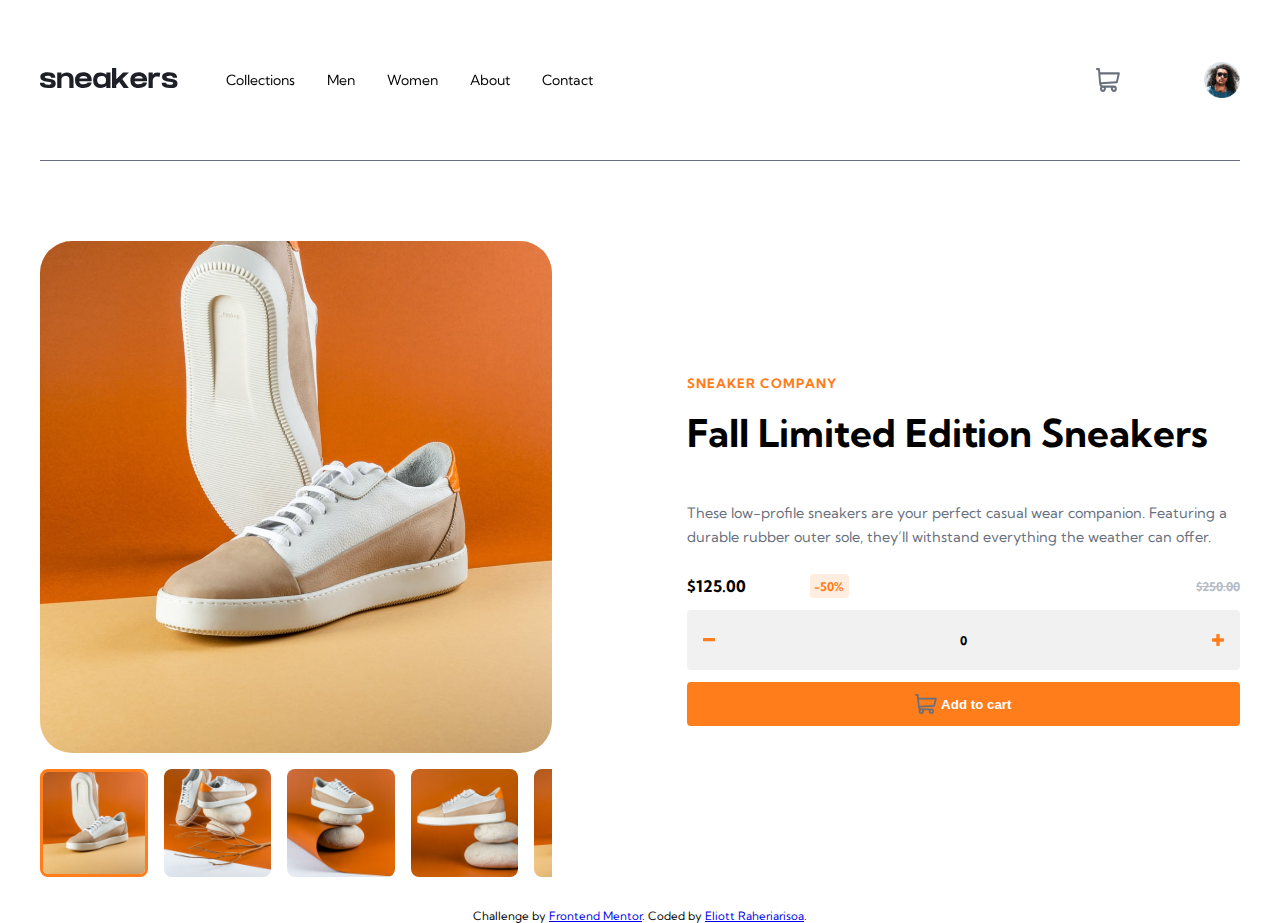
==== commit a0e55b06: "[modif] add toast notif" ====
--- a/index.html
+++ b/index.html
@@ -92,6 +92,10 @@
     </div>
   </main>
   <div id="shadow"></div>
+  <div id="toastCart">
+    <img src="images/bag-check.svg" alt="">
+    <p>Added to cart !</p>
+  </div>
 
 
   <footer class="footer">
@@ -155,6 +159,8 @@
     var descriptionProduct = document.getElementById('descriptionProduct');
 
     var priceModel;
+
+    var toastCart = document.getElementById('toastCart')
 
 
     //button cart
@@ -180,6 +186,17 @@
         div.appendChild(imgCart);
 
         nameModel.innerText = "Limited Edition Sneakers";
+
+
+        if (toastCart.style != 1) {
+          toastCart.style.transform = "translateX(0)";
+          toastCart.style.opacity = 1;
+
+          setTimeout(() => {
+            toastCart.style.removeProperty('transform')
+            toastCart.style.removeProperty('opacity')
+          }, 2500);
+        }
       }
     })
 
@@ -430,15 +447,6 @@
         i--;
       }
     })
-
-    // window.addEventListener('DOMContentLoaded', function() {
-    //     alert("It's loaded!")
-    //   })
-    // window.onload = console.log(divImgThumbnails.firstChild)
-
-    if (document.readyState == 'complete') {
-      alert("It's loaded!")
-    }
   </script>
 </body>
 
--- a/main.css
+++ b/main.css
@@ -829,6 +829,47 @@
   display: none;
 }
 
+#toastCart {
+  position: fixed;
+  top: 3rem;
+  left: 0;
+  right: 0;
+  margin: 0 auto;
+  padding: 0 2rem;
+  display: -webkit-box;
+  display: -ms-flexbox;
+  display: flex;
+  -webkit-box-align: center;
+      -ms-flex-align: center;
+          align-items: center;
+  -webkit-box-pack: center;
+      -ms-flex-pack: center;
+          justify-content: center;
+  width: 12rem;
+  height: 4rem;
+  background-color: #f7f8fd;
+  border-radius: 1rem;
+  -webkit-box-shadow: 1px 2px 5px #68707d;
+          box-shadow: 1px 2px 5px #68707d;
+  -webkit-transform: translateY(-50%);
+          transform: translateY(-50%);
+  opacity: 0;
+  -webkit-transition: 0.5s ease;
+  transition: 0.5s ease;
+}
+
+#toastCart img {
+  width: 2rem;
+  margin-right: 2rem;
+}
+
+#toastCart p {
+  -webkit-box-flex: 0.5;
+      -ms-flex-positive: 0.5;
+          flex-grow: 0.5;
+  font-family: "Kumbh Sans";
+}
+
 .active {
   border: 3px solid #ff7d1a;
 }
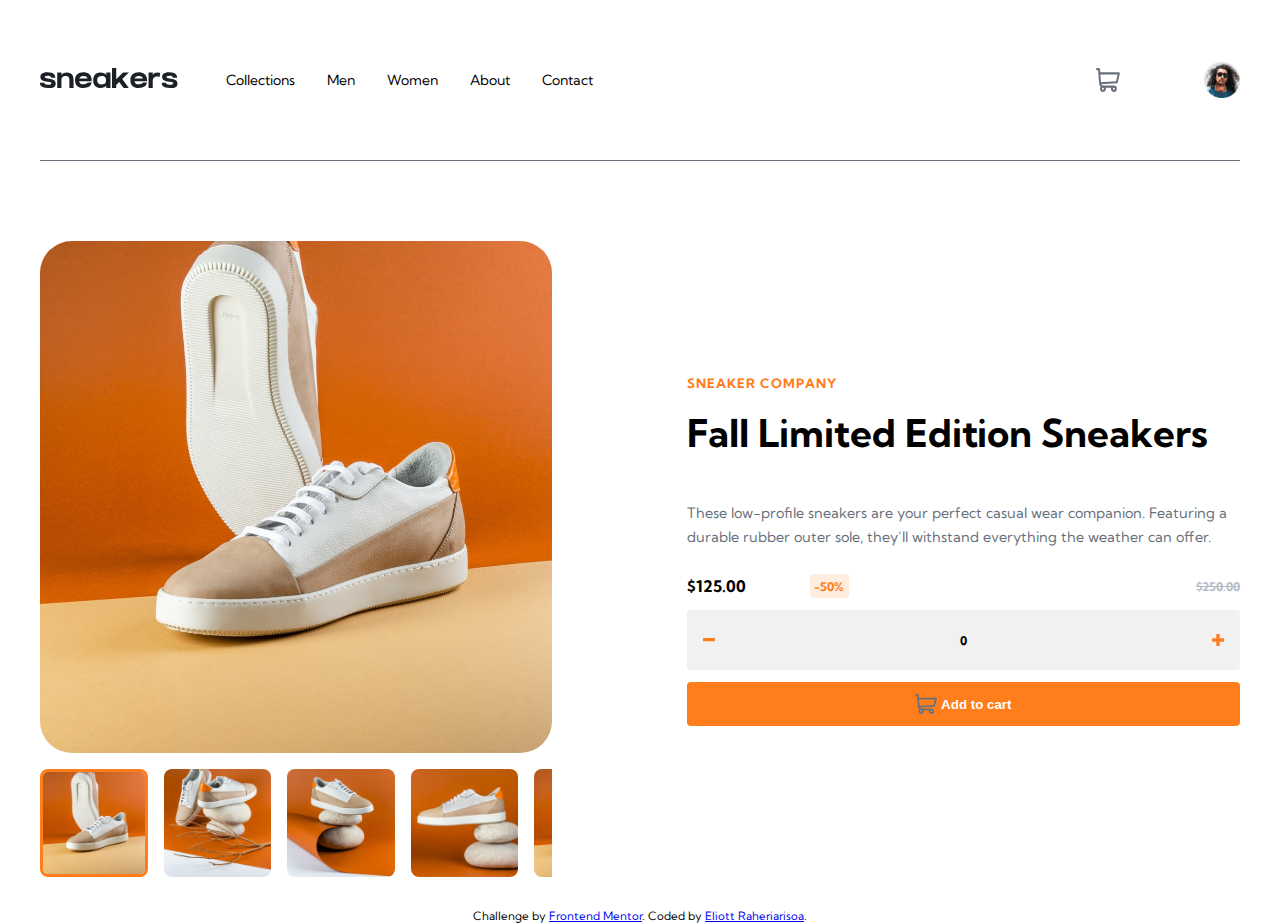
==== commit a5219835: "[modif] toast" ====
--- a/index.html
+++ b/index.html
@@ -83,7 +83,8 @@
       <div id="contentNb" class="content__cart__nb">
         <div class="content__cart__nb__price">
           <p id="emptyCart" style="text-align: center;">Your cart is empty !</p>
-          <p id="detailsCart" class="content__cart__nb__price__detailsCart"><span id="name"></span><br><span id="priceCard"></span><span id="quantity"></span></p>
+          <p id="detailsCart" class="content__cart__nb__price__detailsCart"><span id="name"></span><br><span
+              id="priceCard"></span><span id="quantity"></span></p>
           <p id="priceTotal" class="content__cart__nb__price__total"></p>
         </div>
         <div id="deleteCart" class="content__cart__nb__delete"><img src="images/icon-delete.svg" alt=""></div>
@@ -97,9 +98,9 @@
     <p>Added to cart !</p>
   </div>
 
-
   <footer class="footer">
-    Challenge by <a href="https://www.frontendmentor.io?ref=challenge" target="_blank">Frontend Mentor</a>. Coded by <a href="#">Eliott Raheriarisoa</a>.
+    Challenge by <a href="https://www.frontendmentor.io?ref=challenge" target="_blank">Frontend Mentor</a>. Coded by <a
+      href="#">Eliott Raheriarisoa</a>.
   </footer>
 
   <script>
@@ -164,7 +165,7 @@
 
 
     //button cart
-    buy.addEventListener('click', function() {
+    buy.addEventListener('click', function () {
 
       if (newNb != 0) {
         nbButton.innerText = newNb;
@@ -189,23 +190,30 @@
 
 
         if (toastCart.style != 1) {
-          toastCart.style.transform = "translateX(0)";
-          toastCart.style.opacity = 1;
+          toastCart.style.display = "flex";
+
+          setTimeout(() => {
+            toastCart.style.transform = "translateX(0)";
+            toastCart.style.opacity = 1;
+            toastCart.style.zIndex = 100;
+          }, 10);
 
           setTimeout(() => {
             toastCart.style.removeProperty('transform')
             toastCart.style.removeProperty('opacity')
+            toastCart.style.removeProperty('zIndex')
+            toastCart.style.removeProperty('display');
           }, 2500);
         }
       }
     })
 
     //cart
-    cart.addEventListener('click', function() {
+    cart.addEventListener('click', function () {
       if (content_cart.style.opacity == 0) {
         content_cart.style.display = "flex";
 
-        setTimeout(function() {
+        setTimeout(function () {
           content_cart.style.transform = "translateY(0)";
           content_cart.style.opacity = 1;
           content_cart.style.zIndex = 10;
@@ -218,18 +226,18 @@
         content_cart.style.opacity = 0;
         content_cart.style.zIndex = 0;
 
-        setTimeout(function() {
+        setTimeout(function () {
           content_cart.style.display = "none";
         }, 500);
       }
     })
 
-    plus.addEventListener('click', function() {
+    plus.addEventListener('click', function () {
       number.innerText = parseInt(newNb) + 1;
       newNb = number.textContent;
     })
 
-    minus.addEventListener('click', function() {
+    minus.addEventListener('click', function () {
       if (number.textContent != 0) {
         number.innerText = parseInt(newNb) - 1;
         newNb = number.textContent;
@@ -237,7 +245,7 @@
     })
 
     //delete button
-    deleteCart.addEventListener('click', function() {
+    deleteCart.addEventListener('click', function () {
       number.innerText = 0;
       newNb = 0;
       quantity.innerText = 0;
@@ -254,7 +262,7 @@
     })
 
     //hamburger
-    hamburger.addEventListener('click', function() {
+    hamburger.addEventListener('click', function () {
       menu.style.height = document.body.clientHeight + "px";
       menu.style.transform = "translateX(0rem)";
       document.body.style.overflow = "hidden";
@@ -263,9 +271,9 @@
     })
 
     //cross
-    cross.addEventListener('click', function() {
+    cross.addEventListener('click', function () {
       menu.style.removeProperty("transform");
-      setTimeout(function() {
+      setTimeout(function () {
         menu.style.removeProperty("height");
       }, 500);
 
@@ -275,9 +283,9 @@
     })
 
     //shadow
-    shadow.addEventListener('click', function() {
+    shadow.addEventListener('click', function () {
       menu.style.removeProperty("transform");
-      setTimeout(function() {
+      setTimeout(function () {
         menu.style.removeProperty("height");
       }, 500);
       document.body.style.overflow = "scroll";
@@ -288,7 +296,7 @@
         content_cart.style.opacity = 0;
         content_cart.style.zIndex = 0;
 
-        setTimeout(function() {
+        setTimeout(function () {
           content_cart.style.display = "none";
         }, 500);
       }
@@ -297,23 +305,10 @@
     //width 850px
     if (document.body.clientWidth >= 850) {
       valeurResize = true;
-
-      // containerImg.onclick = function(e) {
-      // shadow.style.height = document.body.clientHeight + "px";
-      // shadow.style.display = "block";
-
-      // i = e.target.attributes["index-data"].value;
-      // index = e.target.attributes["index-data"].value;
-      // transform = i * -100;
-
-      // console.log("i = " + i)
-      // console.log("index = " + index)
-      // console.log("transform = " + transform)
-      // }
     }
 
     //onResize
-    window.addEventListener("resize", function() {
+    window.addEventListener("resize", function () {
       if (document.body.clientWidth > 850 && valeurResize == false) {
         valeurResize = true;
         menu.style.removeProperty("height");
@@ -395,7 +390,7 @@
       })
 
     // click carousel thumbnails
-    divImgThumbnails.onclick = function(e) {
+    divImgThumbnails.onclick = function (e) {
       if (e.target != divImgThumbnails) {
         i = e.target.attributes["index-data"].value;
         index = e.target.attributes["index-data"].value;
@@ -415,14 +410,13 @@
       }
     };
 
-    window.addEventListener("load", function(event) {
+    window.addEventListener("load", function (event) {
       lastElement = divImgThumbnails.firstChild;
     });
 
-    //disable drag image
 
     //carousel
-    next.addEventListener('click', function() {
+    next.addEventListener('click', function () {
 
       if (i < img.length - 1) {
         transform -= 100;
@@ -435,7 +429,7 @@
       }
     })
 
-    previous.addEventListener('click', function() {
+    previous.addEventListener('click', function () {
 
       if (i == 0) {
         transform = (img.length - 1) * -100;
@@ -447,6 +441,11 @@
         i--;
       }
     })
+
+
+    // document.body.onclick = function test(e) {
+    //   console.log(e.target)
+    // }
   </script>
 </body>
 
--- a/main.css
+++ b/main.css
@@ -853,9 +853,11 @@
           box-shadow: 1px 2px 5px #68707d;
   -webkit-transform: translateY(-50%);
           transform: translateY(-50%);
-  opacity: 0;
+  opacity: 0.5;
   -webkit-transition: 0.5s ease;
   transition: 0.5s ease;
+  z-index: 0;
+  display: none;
 }
 
 #toastCart img {
